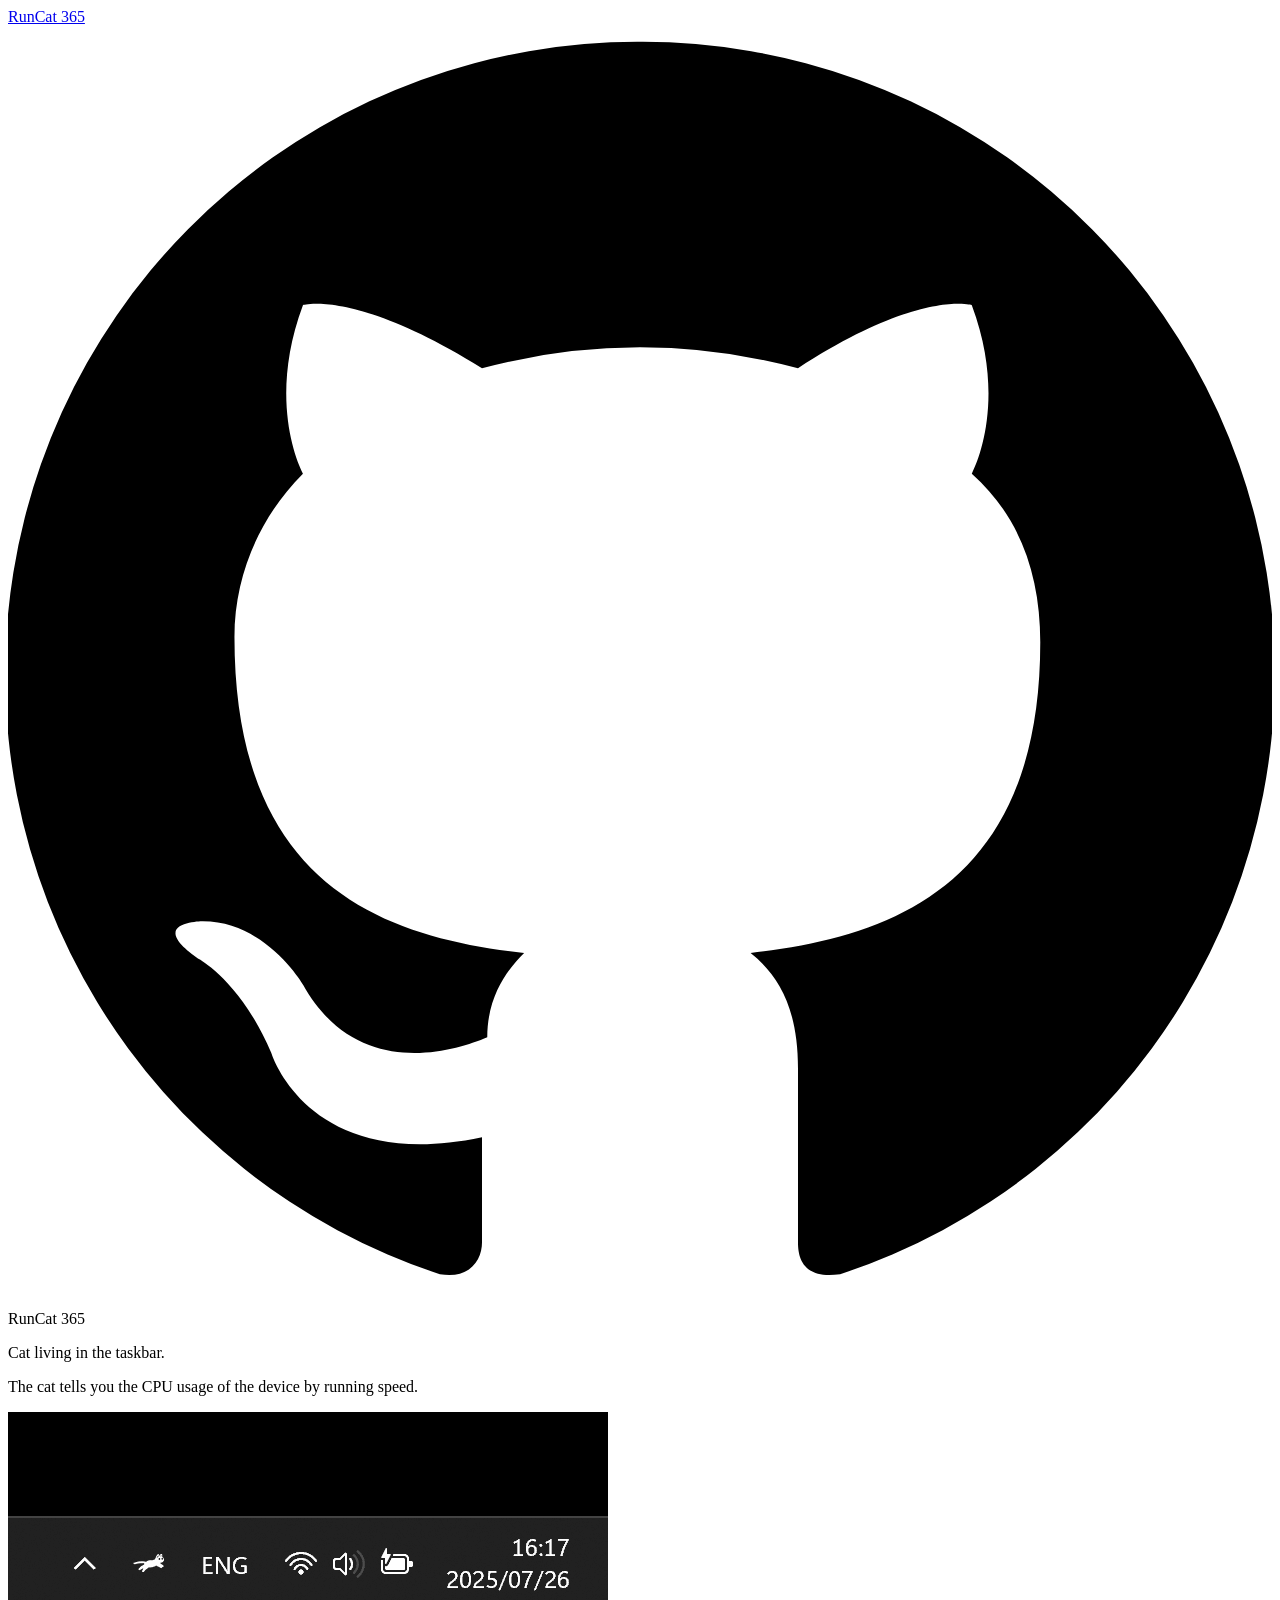
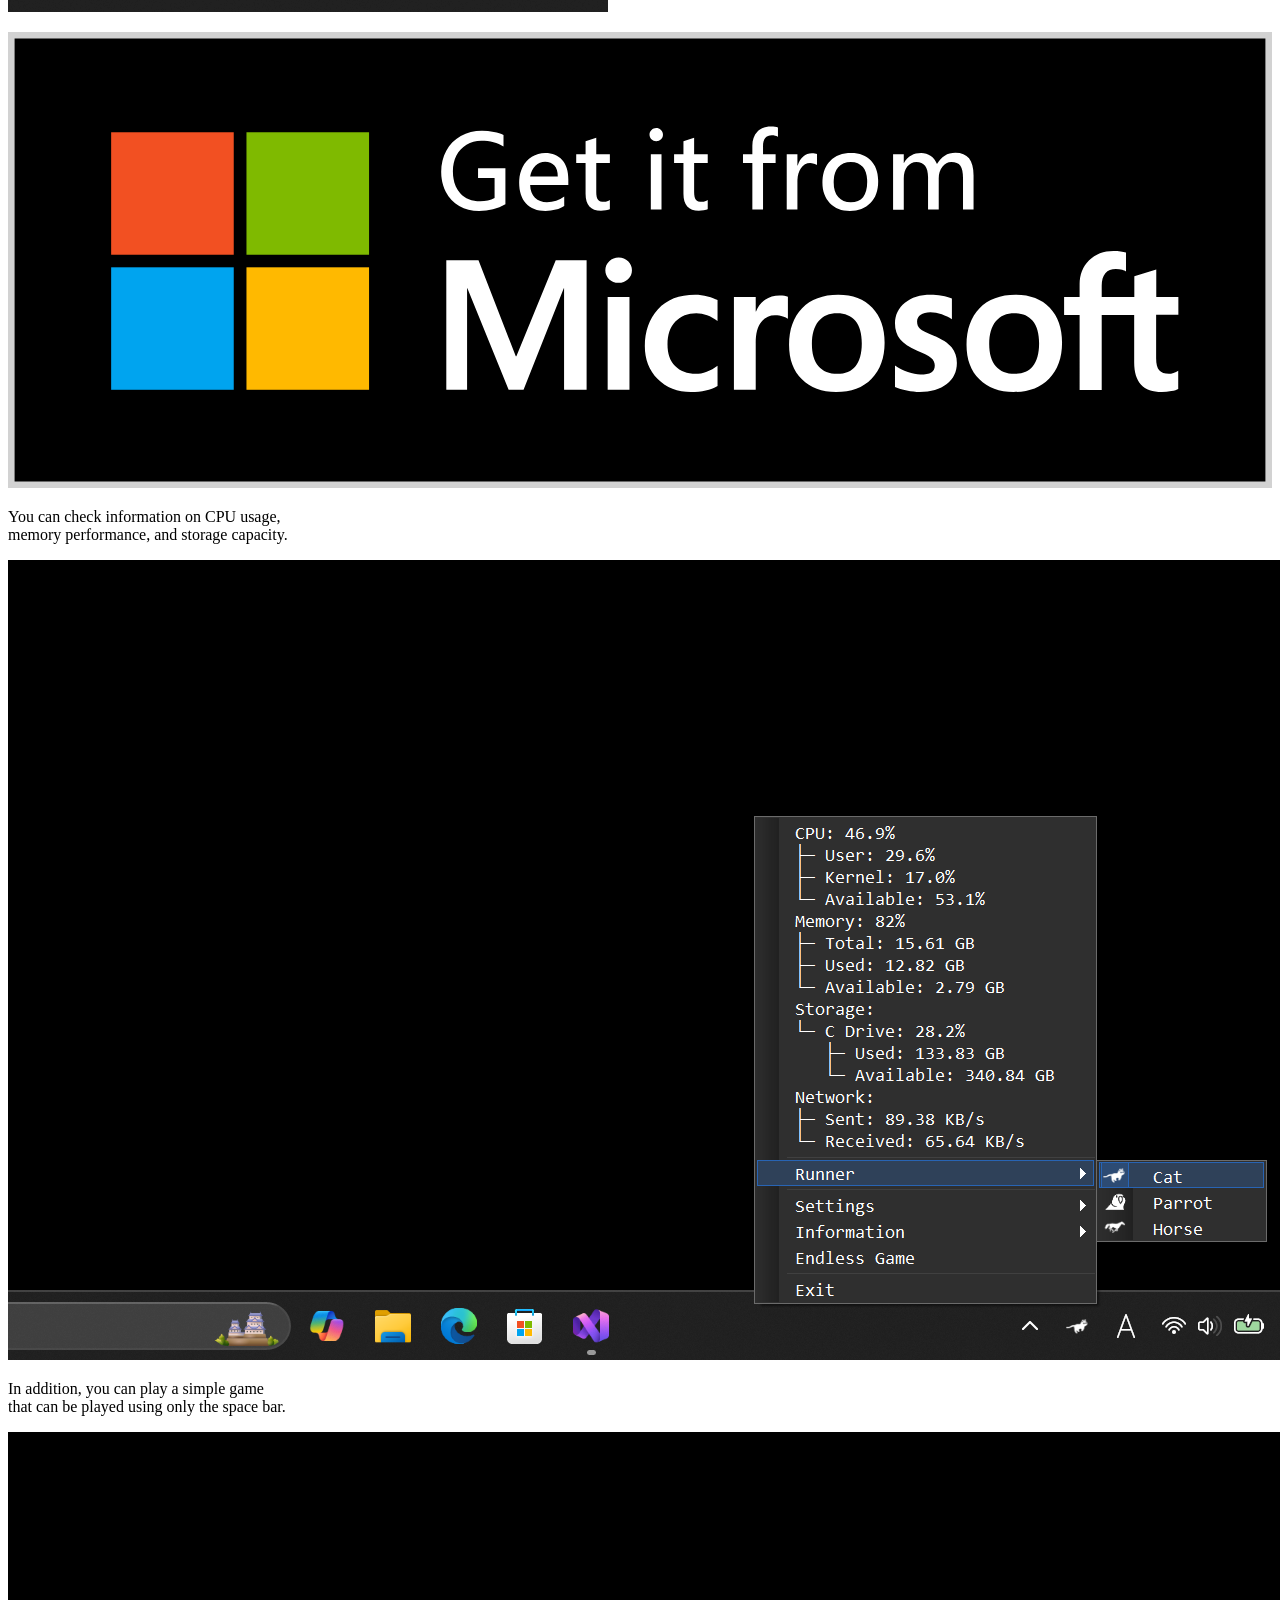
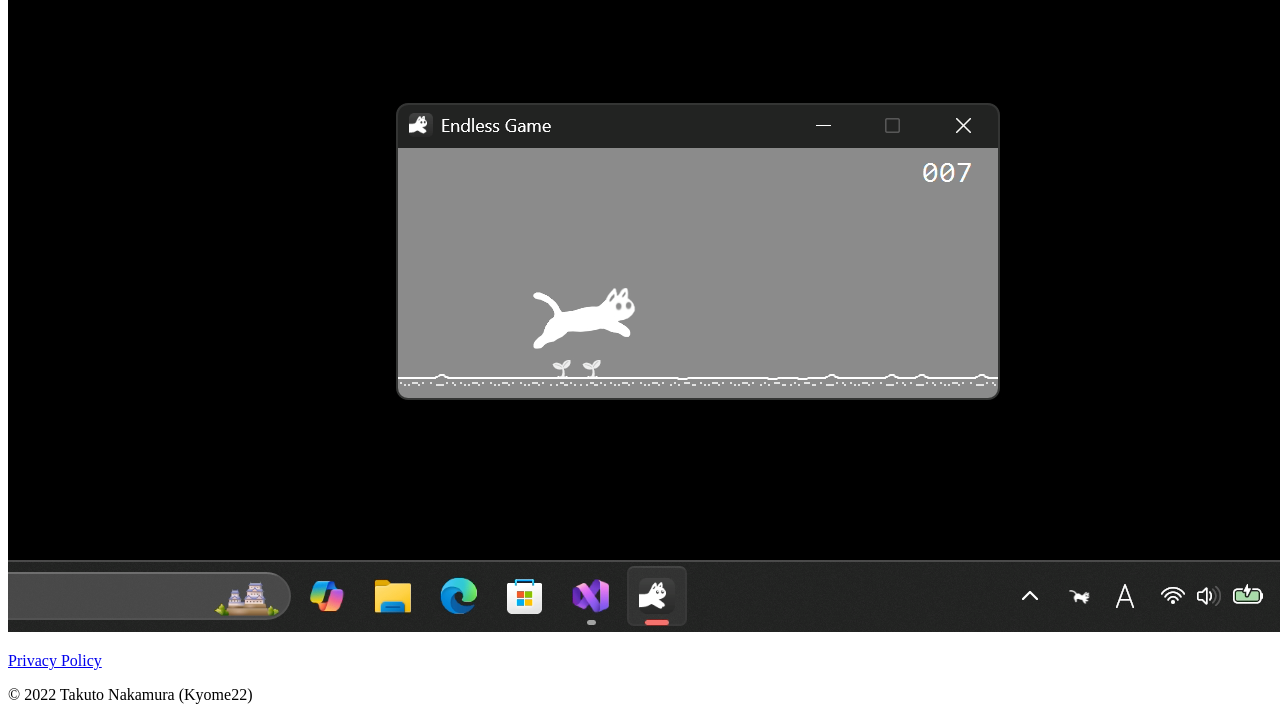
==== docs/index.html @ 28efac6f "Updated the repository URL to the new one." ====
<!doctype html>
<html lang="en">
  <head>
    <title>RunCat 365</title>
    <meta http-equiv="Content-Type" content="text/html; charset=UTF-8" />
    <meta name="keywords" content="RunCat,Windows,cat,system,indicator,Taskbar" />
    <meta name="author" content="Kyome22" />
    <meta name="description" content="Cat living in the taskbar." />
    <meta property="og:url" content="https://runcat-dev.github.io/RunCat365/index.html" />
    <meta property="og:type" content="website" />
    <meta property="og:title" content="RunCat 365" />
    <meta property="og:description" content="Cat living in the menubar." />
    <meta property="og:site_name" content="RunCat 365" />
    <meta
      property="og:image"
      content="https://runcat-dev.github.io/RunCat365/images/og_thumbnail.png"
    />
    <link href="https://fonts.googleapis.com/css?family=Exo+2:400,400i,600,600i" rel="stylesheet" />
    <link rel="stylesheet" href="./style.css" />
  </head>
  <body>
    <header>
      <div>
        <a class="title" href="./index.html"> RunCat 365 </a>
        <a
          href="https://github.com/runcat-dev/RunCat365"
          title="Link for GitHub Repository"
          target="_blank"
          rel="noopener noreferrer"
        >
          <svg class="github-icon" viewBox="0 0 24 24">
            <path
              d="M12 .3a12 12 0 0 0-3.8 23.4c.6.1.8-.3.8-.6v-2c-3.3.7-4-1.6-4-1.6-.6-1.4-1.4-1.8-1.4-1.8-1-.7.1-.7.1-.7 1.2 0 1.9 1.2 1.9 1.2 1 1.8 2.8 1.3 3.5 1 0-.8.4-1.3.7-1.6-2.7-.3-5.5-1.3-5.5-6 0-1.2.5-2.3 1.3-3.1-.2-.4-.6-1.6 0-3.2 0 0 1-.3 3.4 1.2a11.5 11.5 0 0 1 6 0c2.3-1.5 3.3-1.2 3.3-1.2.6 1.6.2 2.8 0 3.2.9.8 1.3 1.9 1.3 3.2 0 4.6-2.8 5.6-5.5 5.9.5.4.9 1 .9 2.2v3.3c0 .3.1.7.8.6A12 12 0 0 0 12 .3"
            ></path>
          </svg>
        </a>
      </div>
    </header>
    <div class="main">
      <div class="summary">
        <p class="title">RunCat 365</p>
        <p class="catchcopy">Cat living in the taskbar.</p>
        <p class="short-description">
          The cat tells you the CPU usage of the device by running speed.
        </p>
      </div>
      <p>
        <img class="demo" src="./images/demo.gif" alt="demo" />
      </p>
      <p class="microsoft-store-banner">
        <a href="https://apps.microsoft.com/detail/9nw5lpnvwfwj">
          <img src="images/get_it_from_ms.svg" alt="Go to Microsoft Store" />
        </a>
      </p>
      <div class="detail">
        <p class="feature">
          You can check information on CPU usage,<br />memory performance, and storage capacity.
        </p>
        <p>
          <img class="screenshot" src="./images/overview.png" alt="overview" />
        </p>
        <p class="feature">
          In addition, you can play a simple game<br />that can be played using only the space bar.
        </p>
        <p>
          <img class="screenshot" src="./images/endless_game.png" alt="endless game" />
        </p>
      </div>
    </div>
    <footer>
      <nav>
        <a href="./privacy_policy.html">Privacy Policy</a>
      </nav>
      <p>© 2022 Takuto Nakamura (Kyome22)</p>
    </footer>
  </body>
</html>
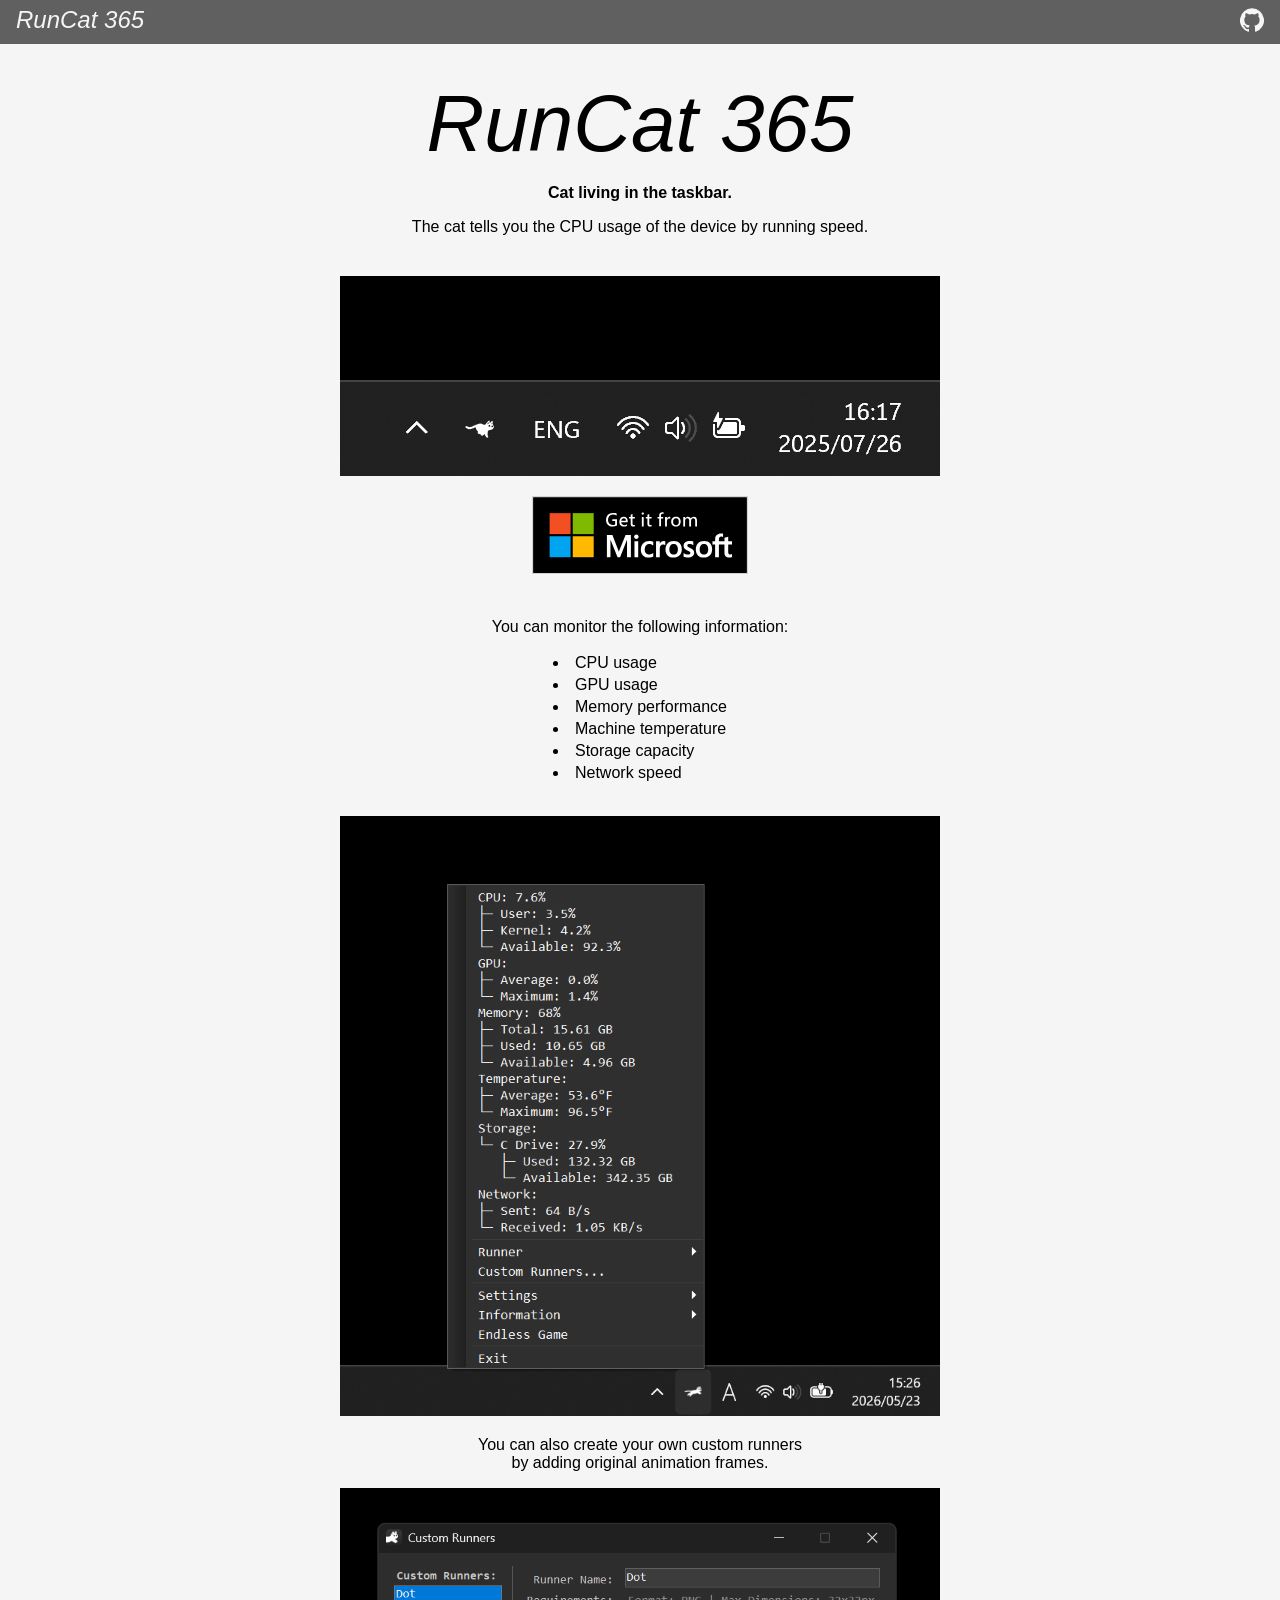
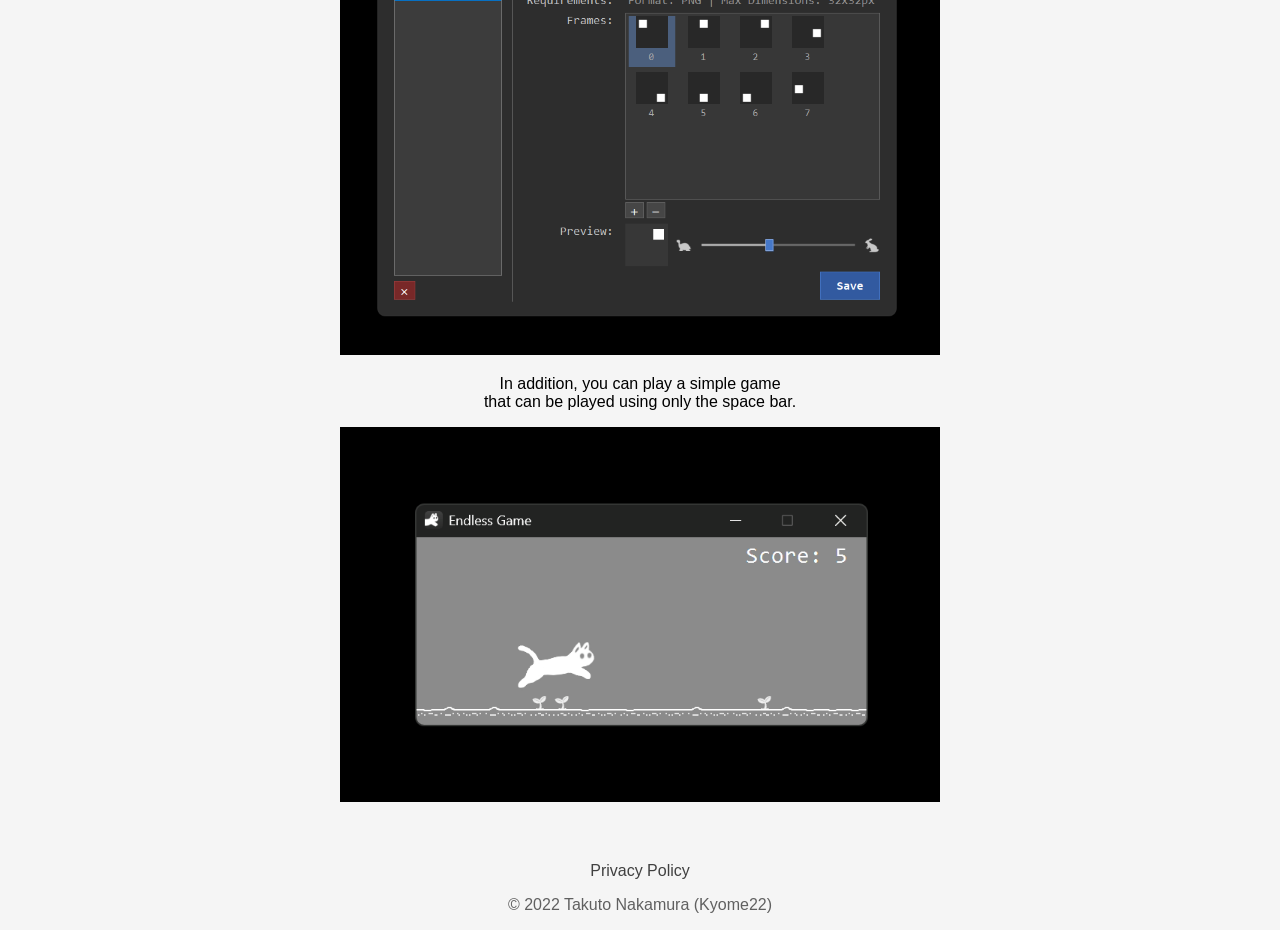
==== commit c347d52b: "docs: refresh GitHub Pages and README for latest features - Add Custom Runners section and monitorin" ====
--- a/docs/index.html
+++ b/docs/index.html
@@ -53,11 +53,23 @@
         </a>
       </p>
       <div class="detail">
+        <p class="feature">You can monitor the following information:</p>
+        <ul class="feature-list">
+          <li>CPU usage</li>
+          <li>GPU usage</li>
+          <li>Memory performance</li>
+          <li>Machine temperature</li>
+          <li>Storage capacity</li>
+          <li>Network speed</li>
+        </ul>
+        <p>
+          <img class="screenshot" src="./images/overview.png" alt="overview" />
+        </p>
         <p class="feature">
-          You can check information on CPU usage,<br />memory performance, and storage capacity.
+          You can also create your own custom runners<br />by adding original animation frames.
         </p>
         <p>
-          <img class="screenshot" src="./images/overview.png" alt="overview" />
+          <img class="screenshot" src="./images/custom_runner.png" alt="custom runner" />
         </p>
         <p class="feature">
           In addition, you can play a simple game<br />that can be played using only the space bar.
--- a/docs/style.css
+++ b/docs/style.css
@@ -0,0 +1,139 @@
+body {
+  margin: 0 auto;
+  font-family: "Exo 2", sans-serif;
+  background-color: #f5f5f5;
+  text-align: center;
+  min-height: 100vh;
+  min-width: 640px;
+  display: flex;
+  flex-direction: column;
+}
+
+header div {
+  display: flex;
+  background-color: #606060;
+  padding: 8px 16px;
+  color: #f5f5f5;
+}
+
+header a.title {
+  margin-right: auto;
+  text-decoration: none;
+  font-style: italic;
+  font-size: 24px;
+  line-height: 24px;
+  color: #f5f5f5;
+}
+
+header a.title:hover {
+  color: cadetblue;
+}
+
+header svg.github-icon {
+  width: 24px;
+  height: 24px;
+}
+
+header svg.github-icon path {
+  fill: #f5f5f5;
+}
+
+header svg.github-icon:hover path {
+  fill: cadetblue;
+}
+
+div.main {
+  flex: 1;
+}
+
+div.summary {
+  margin: 40px auto;
+}
+
+div.detail {
+  margin: 40px auto;
+  max-width: 600px;
+}
+
+p.title {
+  font-style: italic;
+  font-size: 80px;
+  line-height: 80px;
+  margin: 20px auto;
+}
+
+p.catchcopy {
+  font-weight: bold;
+}
+
+p.feature {
+  font-size: 1em;
+}
+
+ul.feature-list {
+  display: inline-block;
+  list-style: disc inside;
+  padding: 0;
+  margin: 0 auto 1em;
+  text-align: left;
+}
+
+ul.feature-list li {
+  padding: 2px 0;
+}
+
+img.demo {
+  width: 600px;
+  height: 200px;
+}
+
+p.microsoft-store-banner img {
+  height: 78px;
+}
+
+p.microsoft-store-banner img:active {
+  opacity: 0.7;
+  transform: translateY(2px);
+}
+
+img.screenshot {
+  width: 100%;
+  max-width: 600px;
+  height: auto;
+}
+
+footer {
+  padding-top: 1em;
+  color: #606060;
+}
+
+nav a {
+  text-decoration: none;
+  color: #404040;
+}
+
+nav a:hover {
+  color: darkcyan;
+}
+
+div.privacy-policy {
+  flex: 1;
+  font-family: sans-serif;
+}
+
+div.privacy-policy div.block {
+  margin: 0 auto;
+  padding: 5px 20px;
+  max-width: 800px;
+  text-align: left;
+}
+
+div.privacy-policy h1 {
+  text-align: center;
+}
+
+div.privacy-policy p.explain {
+  text-indent: 1em;
+  text-align: justify;
+  hyphens: auto;
+}
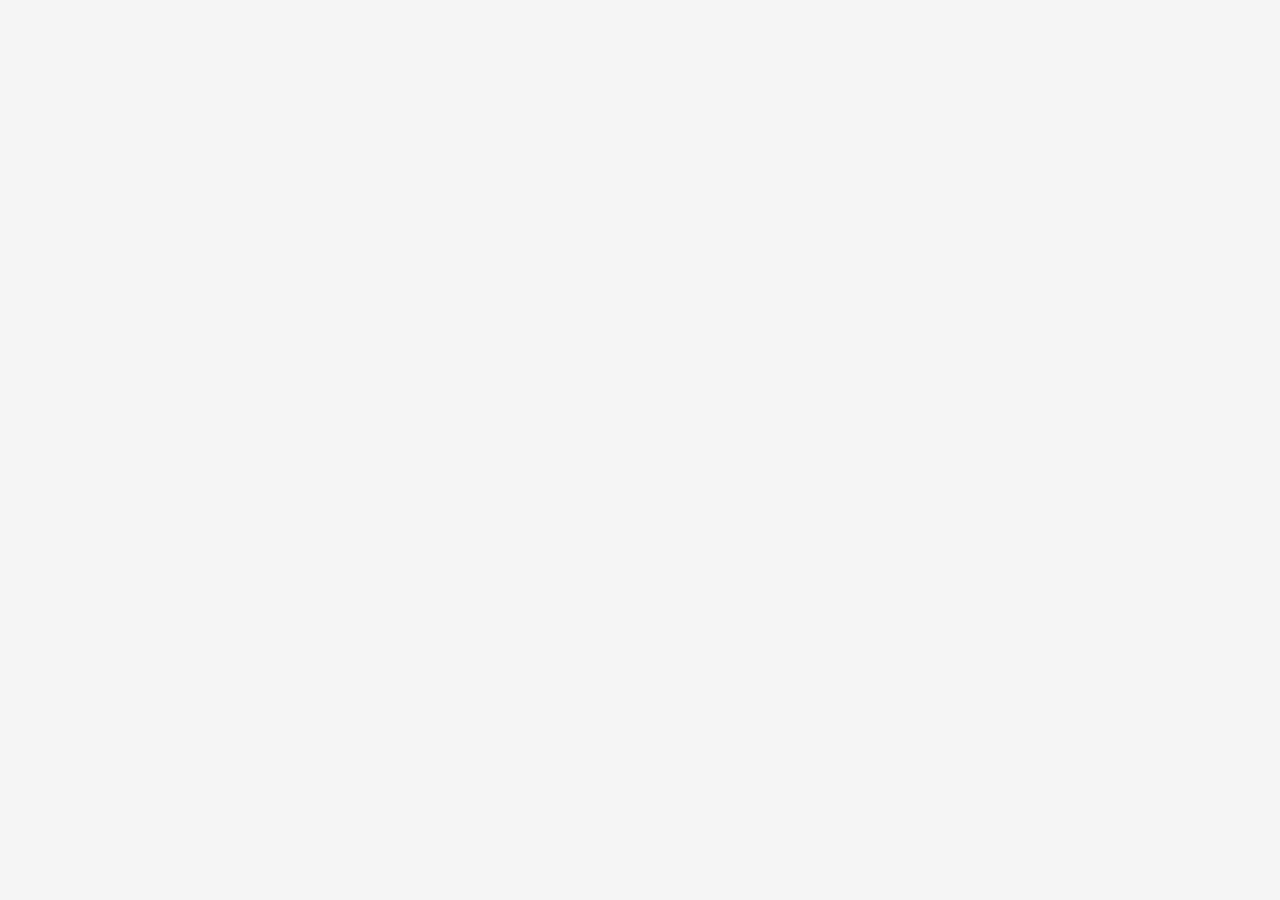
==== commit 7986ed95: "docs: replace GitHub Pages with lobster.js and add EN/JA switching Rebuild the docs site on lobster." ====
--- a/docs/index.html
+++ b/docs/index.html
@@ -1,89 +1,32 @@
 <!doctype html>
 <html lang="en">
   <head>
+    <meta charset="UTF-8" />
+    <meta name="viewport" content="width=device-width, initial-scale=1.0" />
     <title>RunCat 365</title>
-    <meta http-equiv="Content-Type" content="text/html; charset=UTF-8" />
-    <meta name="keywords" content="RunCat,Windows,cat,system,indicator,Taskbar" />
+    <meta name="keywords" content="RunCat,Windows,cat,system,indicator,taskbar,CPU" />
     <meta name="author" content="Kyome22" />
     <meta name="description" content="Cat living in the taskbar." />
     <meta property="og:url" content="https://runcat-dev.github.io/RunCat365/index.html" />
     <meta property="og:type" content="website" />
     <meta property="og:title" content="RunCat 365" />
-    <meta property="og:description" content="Cat living in the menubar." />
+    <meta property="og:description" content="Cat living in the taskbar." />
     <meta property="og:site_name" content="RunCat 365" />
     <meta
       property="og:image"
       content="https://runcat-dev.github.io/RunCat365/images/og_thumbnail.png"
     />
-    <link href="https://fonts.googleapis.com/css?family=Exo+2:400,400i,600,600i" rel="stylesheet" />
+    <link href="https://fonts.googleapis.com/css?family=Exo+2:400,400i,600,600i,700,700i" rel="stylesheet" />
     <link rel="stylesheet" href="./style.css" />
   </head>
   <body>
-    <header>
-      <div>
-        <a class="title" href="./index.html"> RunCat 365 </a>
-        <a
-          href="https://github.com/runcat-dev/RunCat365"
-          title="Link for GitHub Repository"
-          target="_blank"
-          rel="noopener noreferrer"
-        >
-          <svg class="github-icon" viewBox="0 0 24 24">
-            <path
-              d="M12 .3a12 12 0 0 0-3.8 23.4c.6.1.8-.3.8-.6v-2c-3.3.7-4-1.6-4-1.6-.6-1.4-1.4-1.8-1.4-1.8-1-.7.1-.7.1-.7 1.2 0 1.9 1.2 1.9 1.2 1 1.8 2.8 1.3 3.5 1 0-.8.4-1.3.7-1.6-2.7-.3-5.5-1.3-5.5-6 0-1.2.5-2.3 1.3-3.1-.2-.4-.6-1.6 0-3.2 0 0 1-.3 3.4 1.2a11.5 11.5 0 0 1 6 0c2.3-1.5 3.3-1.2 3.3-1.2.6 1.6.2 2.8 0 3.2.9.8 1.3 1.9 1.3 3.2 0 4.6-2.8 5.6-5.5 5.9.5.4.9 1 .9 2.2v3.3c0 .3.1.7.8.6A12 12 0 0 0 12 .3"
-            ></path>
-          </svg>
-        </a>
-      </div>
-    </header>
-    <div class="main">
-      <div class="summary">
-        <p class="title">RunCat 365</p>
-        <p class="catchcopy">Cat living in the taskbar.</p>
-        <p class="short-description">
-          The cat tells you the CPU usage of the device by running speed.
-        </p>
-      </div>
-      <p>
-        <img class="demo" src="./images/demo.gif" alt="demo" />
-      </p>
-      <p class="microsoft-store-banner">
-        <a href="https://apps.microsoft.com/detail/9nw5lpnvwfwj">
-          <img src="images/get_it_from_ms.svg" alt="Go to Microsoft Store" />
-        </a>
-      </p>
-      <div class="detail">
-        <p class="feature">You can monitor the following information:</p>
-        <ul class="feature-list">
-          <li>CPU usage</li>
-          <li>GPU usage</li>
-          <li>Memory performance</li>
-          <li>Machine temperature</li>
-          <li>Storage capacity</li>
-          <li>Network speed</li>
-        </ul>
-        <p>
-          <img class="screenshot" src="./images/overview.png" alt="overview" />
-        </p>
-        <p class="feature">
-          You can also create your own custom runners<br />by adding original animation frames.
-        </p>
-        <p>
-          <img class="screenshot" src="./images/custom_runner.png" alt="custom runner" />
-        </p>
-        <p class="feature">
-          In addition, you can play a simple game<br />that can be played using only the space bar.
-        </p>
-        <p>
-          <img class="screenshot" src="./images/endless_game.png" alt="endless game" />
-        </p>
-      </div>
-    </div>
-    <footer>
-      <nav>
-        <a href="./privacy_policy.html">Privacy Policy</a>
-      </nav>
-      <p>© 2022 Takuto Nakamura (Kyome22)</p>
-    </footer>
+    <div id="content"></div>
+    <script type="module">
+      import { loadMarkdown } from "https://hacknock.github.io/lobsterjs/lobster.js";
+      const language = new URLSearchParams(location.search).get("lang") === "ja" ? "ja" : "en";
+      document.documentElement.lang = language;
+      const source = language === "ja" ? "./content.ja.md" : "./content.md";
+      loadMarkdown(source, document.getElementById("content"));
+    </script>
   </body>
 </html>
--- a/docs/style.css
+++ b/docs/style.css
@@ -1,139 +1,431 @@
+:root {
+  --lbs-bg: #f5f5f5;
+  --lbs-surface: #ffffff;
+  --lbs-ink: #2c2f36;
+  --lbs-ink-soft: #4a4f5a;
+  --lbs-muted: #606060;
+  --lbs-line: #e2e2e2;
+  --lbs-accent: #5f9ea0;
+  --lbs-accent-strong: #008b8b;
+  --lbs-accent-soft: #e3eeef;
+  --lbs-code-bg: #ededed;
+  --lbs-radius: 14px;
+  --lbs-shadow: 0 1px 2px rgba(44, 47, 54, 0.04), 0 8px 24px rgba(44, 47, 54, 0.06);
+  --lbs-shadow-strong: 0 2px 4px rgba(44, 47, 54, 0.05), 0 14px 32px rgba(44, 47, 54, 0.1);
+  --lbs-font-sans: "Exo 2", -apple-system, BlinkMacSystemFont, "Segoe UI", system-ui, "Helvetica Neue", Arial, sans-serif;
+  --lbs-font-mono: ui-monospace, "SF Mono", Menlo, Consolas, monospace;
+}
+
+*,
+*::before,
+*::after {
+  box-sizing: border-box;
+}
+
+html {
+  scroll-behavior: smooth;
+}
+
 body {
+  margin: 0;
+  background: var(--lbs-bg);
+  color: var(--lbs-ink);
+  font-family: var(--lbs-font-sans);
+  line-height: 1.7;
+  -webkit-font-smoothing: antialiased;
+  -moz-osx-font-smoothing: grayscale;
+}
+
+#content {
+  max-width: 880px;
   margin: 0 auto;
-  font-family: "Exo 2", sans-serif;
-  background-color: #f5f5f5;
+  padding: 3.5rem 1.5rem 4rem;
+}
+
+/* ----- Header ----- */
+
+.lbs-header {
+  padding-bottom: 2rem;
+  margin-bottom: 2.5rem;
+  border-bottom: 1px solid var(--lbs-line);
   text-align: center;
-  min-height: 100vh;
-  min-width: 640px;
-  display: flex;
-  flex-direction: column;
-}
-
-header div {
-  display: flex;
-  background-color: #606060;
-  padding: 8px 16px;
-  color: #f5f5f5;
-}
-
-header a.title {
-  margin-right: auto;
-  text-decoration: none;
+}
+
+.lbs-header .lbs-heading-1 {
+  margin: 0;
   font-style: italic;
-  font-size: 24px;
-  line-height: 24px;
-  color: #f5f5f5;
-}
-
-header a.title:hover {
-  color: cadetblue;
-}
-
-header svg.github-icon {
-  width: 24px;
-  height: 24px;
-}
-
-header svg.github-icon path {
-  fill: #f5f5f5;
-}
-
-header svg.github-icon:hover path {
-  fill: cadetblue;
-}
-
-div.main {
-  flex: 1;
-}
-
-div.summary {
-  margin: 40px auto;
-}
-
-div.detail {
-  margin: 40px auto;
+  font-size: clamp(2.75rem, 8vw, 4.5rem);
+  line-height: 1.05;
+  letter-spacing: -0.02em;
+  font-weight: 700;
+}
+
+.lbs-header .lbs-paragraph {
+  margin: 0.85rem 0 0;
+  color: var(--lbs-ink-soft);
+  font-weight: 600;
+  font-size: 1.15rem;
+}
+
+.lbs-header .lbs-paragraph a {
+  border-bottom: none;
+}
+
+/* ----- Hero (lead, demo, download) ----- */
+
+.lbs-header + .lbs-paragraph {
+  max-width: 36rem;
+  margin: 0 auto 2rem;
+  text-align: center;
+  font-size: 1.1rem;
+  color: var(--lbs-ink-soft);
+}
+
+.lbs-image {
+  display: block;
+  max-width: 100%;
+  height: auto;
+  margin: 0 auto;
+}
+
+.lbs-paragraph:has(.lbs-image) {
+  text-align: center;
+  margin: 1.5rem 0;
+}
+
+.lbs-image[src*="demo"] {
+  width: 600px;
+  border-radius: var(--lbs-radius);
+  box-shadow: var(--lbs-shadow-strong);
+}
+
+/* ----- Screenshots ----- */
+
+.lbs-image[src*="overview"],
+.lbs-image[src*="custom_runner"],
+.lbs-image[src*="endless_game"] {
+  width: 100%;
   max-width: 600px;
-}
-
-p.title {
-  font-style: italic;
-  font-size: 80px;
-  line-height: 80px;
-  margin: 20px auto;
-}
-
-p.catchcopy {
-  font-weight: bold;
-}
-
-p.feature {
-  font-size: 1em;
-}
-
-ul.feature-list {
-  display: inline-block;
-  list-style: disc inside;
-  padding: 0;
-  margin: 0 auto 1em;
-  text-align: left;
-}
-
-ul.feature-list li {
-  padding: 2px 0;
-}
-
-img.demo {
-  width: 600px;
-  height: 200px;
-}
-
-p.microsoft-store-banner img {
-  height: 78px;
-}
-
-p.microsoft-store-banner img:active {
+  border-radius: var(--lbs-radius);
+  box-shadow: var(--lbs-shadow);
+}
+
+/* ----- Microsoft Store badge ----- */
+
+.lbs-image[src*="get_it_from_ms"] {
+  height: 64px;
+  width: auto;
+  transition: opacity 0.15s ease, transform 0.15s ease;
+}
+
+.lbs-paragraph:has(.lbs-image[src*="get_it_from_ms"]) {
+  margin-top: 2rem;
+  margin-bottom: 0.5rem;
+}
+
+.lbs-paragraph a:active .lbs-image[src*="get_it_from_ms"] {
   opacity: 0.7;
   transform: translateY(2px);
 }
 
-img.screenshot {
-  width: 100%;
-  max-width: 600px;
-  height: auto;
-}
-
-footer {
-  padding-top: 1em;
-  color: #606060;
-}
-
-nav a {
+/* availability line directly under the store badge */
+.lbs-paragraph:has(.lbs-image[src*="get_it_from_ms"]) + .lbs-paragraph {
+  text-align: center;
+  color: var(--lbs-muted);
+  font-size: 0.9rem;
+}
+
+/* ----- Headings ----- */
+
+.lbs-heading-2 {
+  margin: 3.5rem 0 1rem;
+  font-size: 1.65rem;
+  letter-spacing: -0.015em;
+  font-weight: 700;
+  scroll-margin-top: 1.5rem;
+}
+
+.lbs-heading-3 {
+  margin: 0 0 0.5rem;
+  font-size: 1.15rem;
+  letter-spacing: -0.005em;
+  font-weight: 600;
+  color: var(--lbs-ink);
+}
+
+/* ----- Body text ----- */
+
+.lbs-paragraph {
+  margin: 0.85rem 0;
+  color: var(--lbs-ink-soft);
+}
+
+.lbs-strong {
+  color: var(--lbs-ink);
+  font-weight: 600;
+}
+
+.lbs-emphasis {
+  font-style: italic;
+}
+
+.lbs-ul,
+.lbs-ol {
+  padding-left: 1.4rem;
+  margin: 1rem 0;
+  color: var(--lbs-ink-soft);
+}
+
+.lbs-list-item {
+  margin: 0.45rem 0;
+}
+
+.lbs-list-item::marker {
+  color: var(--lbs-accent);
+}
+
+/* ----- Links ----- */
+
+.lbs-paragraph a,
+.lbs-list-item a,
+.lbs-details a {
+  color: var(--lbs-accent-strong);
   text-decoration: none;
-  color: #404040;
-}
-
-nav a:hover {
-  color: darkcyan;
-}
-
-div.privacy-policy {
-  flex: 1;
-  font-family: sans-serif;
-}
-
-div.privacy-policy div.block {
-  margin: 0 auto;
-  padding: 5px 20px;
-  max-width: 800px;
+  border-bottom: 1px solid rgba(0, 139, 139, 0.25);
+  transition: color 0.15s ease, border-color 0.15s ease;
+}
+
+.lbs-paragraph a:hover,
+.lbs-list-item a:hover,
+.lbs-details a:hover {
+  color: var(--lbs-accent);
+  border-bottom-color: var(--lbs-accent);
+}
+
+/* ----- Inline code ----- */
+
+.lbs-code-span {
+  font-family: var(--lbs-font-mono);
+  font-size: 0.88em;
+  background: var(--lbs-code-bg);
+  color: var(--lbs-accent-strong);
+  padding: 0.12em 0.45em;
+  border-radius: 6px;
+}
+
+/* ----- Feature cards (silent table / Warp) ----- */
+
+.lbs-table.lbs-table-silent {
+  display: block;
+  margin: 1.5rem 0;
+  border: 0;
+}
+
+.lbs-table-silent thead,
+.lbs-table-silent tbody {
+  display: block;
+}
+
+.lbs-table-silent tr {
+  display: grid;
+  grid-template-columns: 1fr 1fr;
+  gap: 1rem;
+  margin-bottom: 1rem;
+}
+
+.lbs-table-silent tr:has(th:nth-child(3)) {
+  grid-template-columns: repeat(3, 1fr);
+}
+
+.lbs-table-silent tr:last-child {
+  margin-bottom: 0;
+}
+
+.lbs-table-silent th {
+  display: block;
+  background: var(--lbs-surface);
+  border: 1px solid var(--lbs-line);
+  border-radius: var(--lbs-radius);
+  padding: 1.5rem;
   text-align: left;
-}
-
-div.privacy-policy h1 {
+  font-weight: 400;
+  box-shadow: var(--lbs-shadow);
+  transition: transform 0.2s ease, box-shadow 0.2s ease, border-color 0.2s ease;
+}
+
+.lbs-table-silent th:hover {
+  transform: translateY(-3px);
+  box-shadow: var(--lbs-shadow-strong);
+  border-color: var(--lbs-accent);
+}
+
+.lbs-table-silent th .lbs-heading-3 {
+  margin: 0 0 0.5rem;
+}
+
+.lbs-table-silent th .lbs-paragraph {
+  margin: 0;
+  font-size: 0.96rem;
+}
+
+/* ----- Image + list columns (monitor section) ----- */
+
+.lbs-table-silent tr:has(.lbs-image) {
+  grid-template-columns: 1fr 1fr;
+  gap: 2.5rem;
+  align-items: center;
+}
+
+.lbs-table-silent tr:has(.lbs-image) th {
+  background: none;
+  border: 0;
+  border-radius: 0;
+  padding: 0;
+  box-shadow: none;
+}
+
+.lbs-table-silent tr:has(.lbs-image) th:hover {
+  transform: none;
+  box-shadow: none;
+  border-color: transparent;
+}
+
+.lbs-table-silent tr:has(.lbs-image) .lbs-paragraph {
+  font-size: 1rem;
+  margin: 0 0 1rem;
+}
+
+.lbs-table-silent tr:has(.lbs-image) .lbs-ul {
+  margin: 0;
+}
+
+/* ----- Blockquote ----- */
+
+.lbs-blockquote {
+  margin: 1.5rem 0;
+  padding: 1.1rem 1.4rem;
+  background: var(--lbs-surface);
+  border: 1px solid var(--lbs-line);
+  border-left: 4px solid var(--lbs-accent);
+  border-radius: 10px;
+  box-shadow: var(--lbs-shadow);
+}
+
+.lbs-blockquote .lbs-paragraph {
+  margin: 0;
+  color: var(--lbs-ink);
+}
+
+/* ----- Details / FAQ ----- */
+
+.lbs-details {
+  background: var(--lbs-surface);
+  border: 1px solid var(--lbs-line);
+  border-radius: 12px;
+  padding: 0.25rem 1.1rem;
+  margin: 0.65rem 0;
+  transition: border-color 0.15s ease, box-shadow 0.15s ease;
+}
+
+.lbs-details:hover {
+  border-color: rgba(95, 158, 160, 0.5);
+}
+
+.lbs-details[open] {
+  border-color: var(--lbs-accent);
+  box-shadow: 0 6px 18px rgba(95, 158, 160, 0.12);
+}
+
+.lbs-summary {
+  cursor: pointer;
+  padding: 0.85rem 1.75rem 0.85rem 0;
+  font-weight: 600;
+  color: var(--lbs-ink);
+  list-style: none;
+  position: relative;
+}
+
+.lbs-summary::-webkit-details-marker {
+  display: none;
+}
+
+.lbs-summary::after {
+  content: "+";
+  position: absolute;
+  right: 0;
+  top: 50%;
+  transform: translateY(-50%);
+  font-size: 1.4rem;
+  line-height: 1;
+  color: var(--lbs-accent);
+  transition: transform 0.2s ease;
+}
+
+.lbs-details[open] .lbs-summary::after {
+  content: "−";
+}
+
+.lbs-details .lbs-paragraph {
+  margin: 0 0 0.9rem;
+}
+
+/* ----- Footer ----- */
+
+.lbs-footer {
+  margin-top: 4rem;
+  padding-top: 1.5rem;
+  border-top: 1px solid var(--lbs-line);
+  color: var(--lbs-muted);
+  font-size: 0.9rem;
   text-align: center;
 }
 
-div.privacy-policy p.explain {
-  text-indent: 1em;
-  text-align: justify;
-  hyphens: auto;
-}
+.lbs-footer .lbs-paragraph {
+  margin: 0.35rem 0;
+  color: var(--lbs-muted);
+}
+
+.lbs-footer a {
+  color: var(--lbs-muted);
+  text-decoration: none;
+  border-bottom: 1px solid transparent;
+  transition: color 0.15s ease, border-color 0.15s ease;
+}
+
+.lbs-footer a:hover {
+  color: var(--lbs-accent-strong);
+  border-bottom-color: var(--lbs-accent-strong);
+}
+
+/* ----- Language switcher (footer) ----- */
+
+.lbs-footer .lbs-strong {
+  color: var(--lbs-accent-strong);
+  font-weight: 700;
+}
+
+/* ----- Responsive ----- */
+
+@media (max-width: 640px) {
+  #content {
+    padding: 2.5rem 1.25rem 3rem;
+  }
+
+  .lbs-image[src*="demo"] {
+    width: 100%;
+  }
+
+  .lbs-table-silent tr,
+  .lbs-table-silent tr:has(th:nth-child(3)),
+  .lbs-table-silent tr:has(.lbs-image) {
+    grid-template-columns: 1fr;
+  }
+
+  .lbs-table-silent tr:has(.lbs-image) {
+    gap: 1.5rem;
+  }
+
+  .lbs-heading-2 {
+    margin-top: 2.75rem;
+  }
+}
